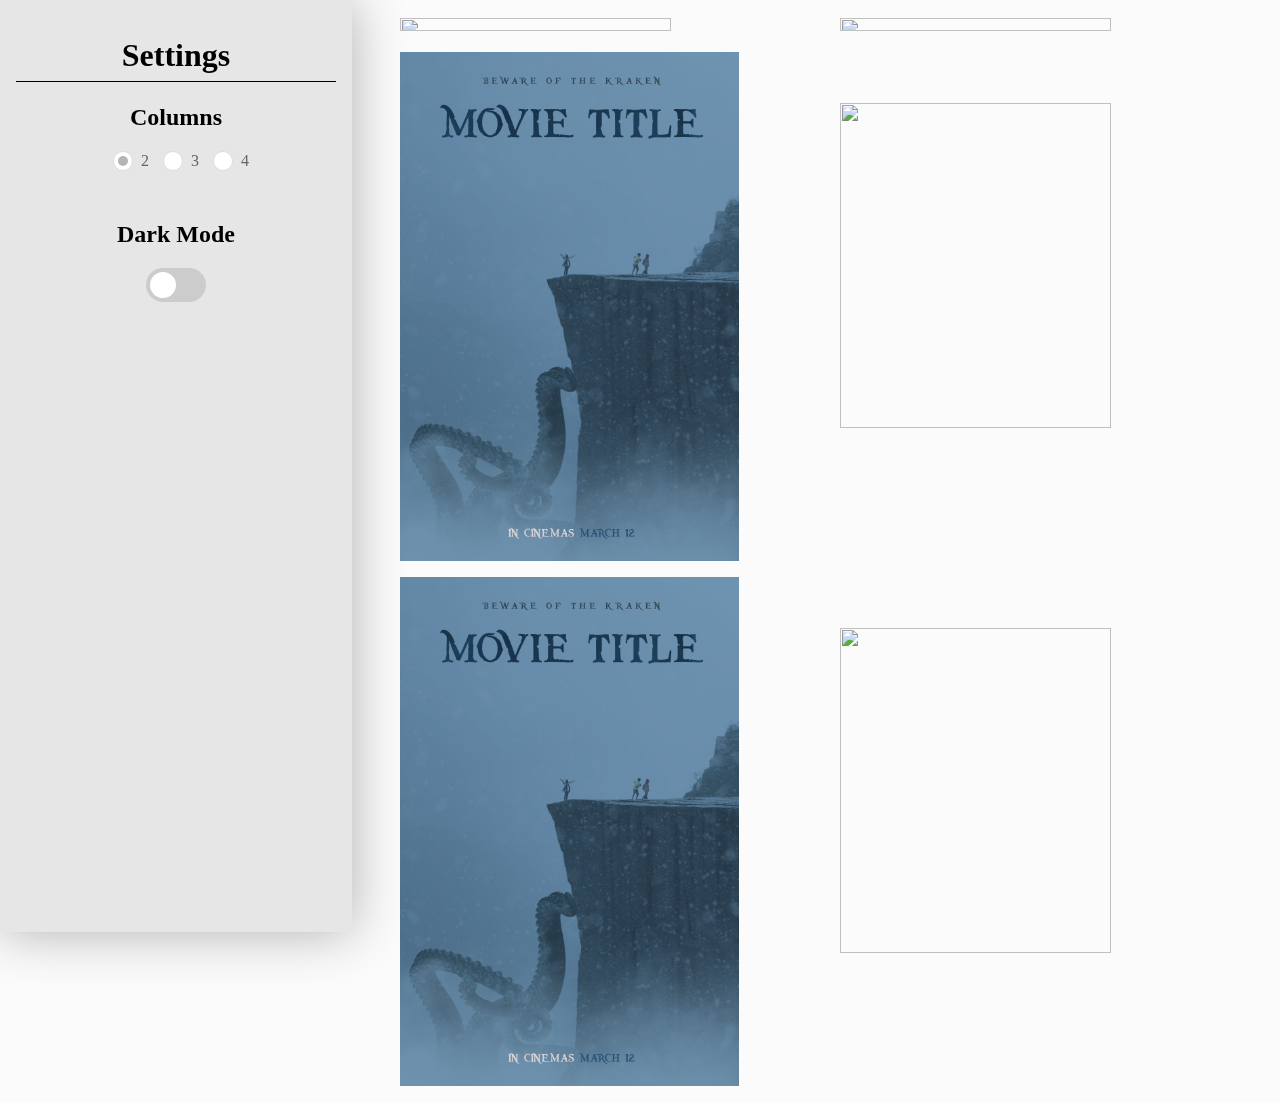
==== opdracht2/index.html @ 9e1b3097 "Versie2" ====
<html lang="nl">

<head>
    <meta charset="utf-8">
    <meta name="viewport" content="width=device-width, initial-scale=1">
    <title>Frontend voor Designer - Opdracht 2</title>
    <link rel="stylesheet" href="css/style.css">
</head>

<body data-columns="twee" data-darkMode="off">

    <main>

        <section>

            <div class="panel">

               <h1>Settings</h1>

                <div class="columns">
                    <h2>Columns</h2>
                    <input type="radio" value="twee" name="columns" id="twee" checked><label for="twee">2</label>
                    <input type="radio" value="drie" name="columns" id="drie"><label for="drie">3</label>
                    <input type="radio" value="vier" name="columns" id="vier"><label for="vier">4</label>
                </div>
                <div class="darkMode">
                    <h2>Dark Mode</h2>
                    <label class="theme-switch" for="checkbox">
                        <input type="checkbox" id="checkbox"/>
                        <div class="slider round"></div>
                    </label>


                    <!--
                    <input type="radio" value="off" name="color" id="off" checked><label for="off">Off</label>
                    <input type="radio" value="on" name="color" id="on"><label for="on">On</label>
-->
                </div>

            </div>

            <div class="images">
                <div class="imageColumns">
                    <img src="img/MoviePoster8.png" alt="">
                    <img src="img/MoviePoster9.png" alt="">
                    <img src="img/MoviePoster10.png" alt="">
                    <img src="img/MoviePoster8.png" alt="">
                    <img src="img/MoviePoster10.png" alt="">
                    <img src="img/MoviePoster9.png" alt="">
                </div>
            </div>

        </section>



    </main>


    <script src="js/script.js" type="text/javascript"></script>
</body>

</html>
---- opdracht2/css/style.css ----
html {
    box-sizing: border-box;
    /* https://css-tricks.com/box-sizing/ */
}

body {
    margin: 0;
    font-family: 'Roboto';
    background: rgb(251, 251, 251);
}

/* Column Count */
body[data-columns="twee"] .imageColumns {
    display: grid;
    grid-template-columns: 1fr 1fr;
    align-items: center;
    grid-gap: 1rem;
    padding: 1em;
}

body[data-columns="drie"] .imageColumns {
    display: grid;
    grid-template-columns: 1fr 1fr 1fr;
    align-items: center;
    grid-gap: 1rem;
    padding: 1em;
}

body[data-columns="vier"] .imageColumns {
    display: grid;
    grid-template-columns: 1fr 1fr 1fr 1fr;
    align-items: center;
    grid-gap: 1rem;
    padding: 1em;
}

/* Dark Mode Colors */

/* Background */
body[data-darkMode="off"] {
    background: rgb(251, 251, 251);
}

body[data-darkMode="on"] {
    background: rgb(50, 50, 50);
}

/* 'Settings' color */
body[data-darkMode="on"] h1 {
    color: #e527c2;
    border-bottom: 1.5px solid #e527c2;
}

/* Settings Panel color */
body[data-darkMode="on"] .panel {
    background: rgb(30, 30, 30);
}

/* Text color*/
body[data-darkMode="on"] .columns {
    color: white;
}

body[data-darkMode="on"] [type="radio"]:checked + label:after,
[type="radio"]:not(:checked) + label:after {
    background: #e527c2;
}

body[data-darkMode="on"] [type="radio"]:checked + label {
    color: white;
}

body[data-darkMode="on"] [type="radio"]:not(:checked) + label {
    color: white;
}

body[data-darkMode="on"] .darkMode {
    color: white;
}

section {
    width: 100%;
}

.panel {
    background: rgb(230, 230, 230);
    width: 25%;
    height: 100%;
    float: left;
    padding: 1em;
    text-align: center;
    position: fixed;
    box-shadow: 0px 0px 50px 0px rgba(0, 0, 0, 0.3);
}

h1 {
    font-size: 2em;
    padding-bottom: 7px;
    color: black;
    border-bottom: 1.5px solid black;
}

.columns,
.darkMode {
    color: black;
    margin-bottom: 50px;
}

/* Columns Radio Buttons */
.columns label {
    margin-left: 10px;
}

[type="radio"]:checked,
[type="radio"]:not(:checked) {
    position: absolute;
    left: -9999px;
}
[type="radio"]:checked + label,
[type="radio"]:not(:checked) + label
{
    position: relative;
    padding-left: 28px;
    cursor: pointer;
    line-height: 20px;
    display: inline-block;
    color: #666;
}
[type="radio"]:checked + label:before,
[type="radio"]:not(:checked) + label:before {
    content: '';
    position: absolute;
    left: 0;
    top: 0;
    width: 18px;
    height: 18px;
    border: 1px solid #ddd;
    border-radius: 100%;
    background: #fff;
}
[type="radio"]:checked + label:after,
[type="radio"]:not(:checked) + label:after {
    content: '';
    width: 10px;
    height: 10px;
    background: #b5b5b5;
    position: absolute;
    top: 5px;
    left: 5px;
    border-radius: 100%;
    -webkit-transition: all 0.2s ease;
    transition: all 0.2s ease;
}
[type="radio"]:not(:checked) + label:after {
    opacity: 0;
    -webkit-transform: scale(0);
    transform: scale(0);
}
[type="radio"]:checked + label:after {
    opacity: 1;
    -webkit-transform: scale(1);
    transform: scale(1);
}

/* DarkMode Toggle */
.theme-switch {
    display: inline-block;
    height: 34px;
    position: relative;
    width: 60px;
}

.theme-switch input {
    display: none;
}

.slider {
    background-color: #ccc;
    bottom: 0;
    cursor: pointer;
    left: 0;
    position: absolute;
    right: 0;
    top: 0;
    transition: .4s;
}

.slider:before {
    background-color: #fff;
    bottom: 4px;
    content: "";
    height: 26px;
    left: 4px;
    position: absolute;
    transition: .4s;
    width: 26px;
}

input:checked + .slider {
    background-color: #e527c2;
}

input:checked + .slider:before {
    transform: translateX(26px);
}

.slider.round {
    border-radius: 34px;
}

.slider.round:before {
    border-radius: 50%;
}



/* Images */

.images {
    width: 70%;
    float: right;
    margin: auto;
}

img {
    width: 80%;
    height: auto;
}
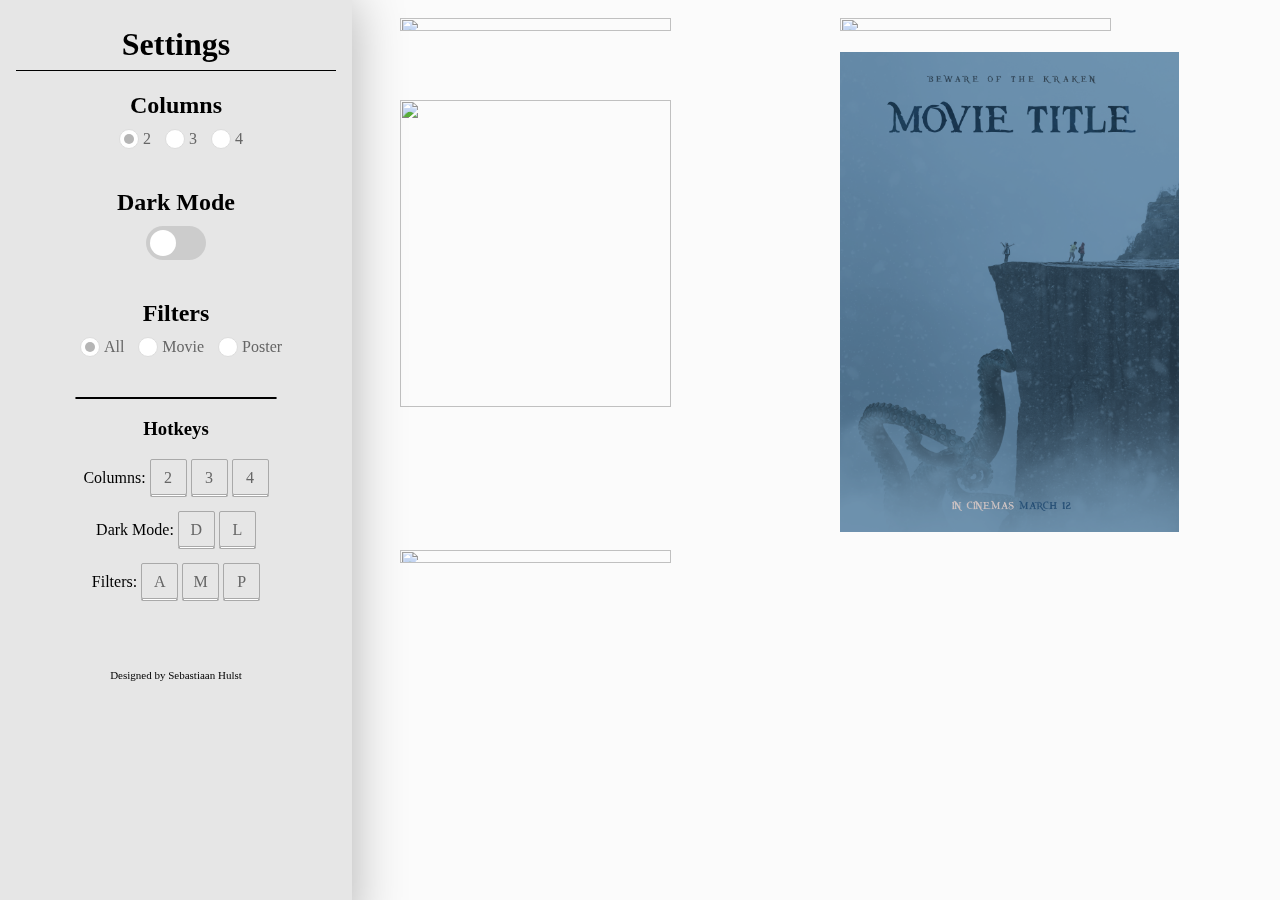
==== commit d0e52ba6: "Read Me Update" ====
--- a/opdracht2/index.html
+++ b/opdracht2/index.html
@@ -7,7 +7,7 @@
     <link rel="stylesheet" href="css/style.css">
 </head>
 
-<body data-columns="twee" data-darkMode="off">
+<body data-columns="twee" data-darkMode="off" data-filter="all">
 
     <main>
 
@@ -15,7 +15,7 @@
 
             <div class="panel">
 
-               <h1>Settings</h1>
+                <h1>Settings</h1>
 
                 <div class="columns">
                     <h2>Columns</h2>
@@ -23,36 +23,50 @@
                     <input type="radio" value="drie" name="columns" id="drie"><label for="drie">3</label>
                     <input type="radio" value="vier" name="columns" id="vier"><label for="vier">4</label>
                 </div>
+
                 <div class="darkMode">
                     <h2>Dark Mode</h2>
                     <label class="theme-switch" for="checkbox">
-                        <input type="checkbox" id="checkbox"/>
+                        <input type="checkbox" id="checkbox" />
                         <div class="slider round"></div>
                     </label>
+                </div>
 
 
-                    <!--
-                    <input type="radio" value="off" name="color" id="off" checked><label for="off">Off</label>
-                    <input type="radio" value="on" name="color" id="on"><label for="on">On</label>
--->
+                <div class="filters">
+                    <h2>Filters</h2>
+                    <input type="radio" value="all" name="filters" id="all" checked><label for="all">All</label>
+                    <input type="radio" value="movie" name="filters" id="movie"><label for="movie">Movie</label>
+                    <input type="radio" value="poster" name="filters" id="poster"><label for="poster">Poster</label>
+                </div>
+
+
+                <hr>
+
+                <div class="hotKeys">
+                    <h3>Hotkeys</h3>
+                    <p>Columns: <span>2</span> <span>3</span> <span>4</span></p>
+                    <p>Dark Mode: <span>D</span> <span>L</span></p>
+                    <p>Filters: <span>A</span> <span>M</span> <span>P</span></p>
+                </div>
+
+                <div class="footer">
+                    <p>Designed by Sebastiaan Hulst</p>
                 </div>
 
             </div>
 
             <div class="images">
                 <div class="imageColumns">
-                    <img src="img/MoviePoster8.png" alt="">
-                    <img src="img/MoviePoster9.png" alt="">
-                    <img src="img/MoviePoster10.png" alt="">
-                    <img src="img/MoviePoster8.png" alt="">
-                    <img src="img/MoviePoster10.png" alt="">
-                    <img src="img/MoviePoster9.png" alt="">
+                    <img src="img/MoviePoster6.png" alt="" class="poster">
+                    <img src="img/MoviePoster8.png" alt=""  class="movies">
+                    <img src="img/MoviePoster9.png" alt=""  class="movies">
+                    <img src="img/MoviePoster10.png" alt="" class="poster">
+                    <img src="img/MoviePoster11.png" alt="" class="movies">
                 </div>
             </div>
 
         </section>
-
-
 
     </main>
 
--- a/opdracht2/css/style.css
+++ b/opdracht2/css/style.css
@@ -9,7 +9,7 @@
     background: rgb(251, 251, 251);
 }
 
-/* Column Count */
+/* --- Column Count --- */
 body[data-columns="twee"] .imageColumns {
     display: grid;
     grid-template-columns: 1fr 1fr;
@@ -34,7 +34,7 @@
     padding: 1em;
 }
 
-/* Dark Mode Colors */
+/* --- Dark Mode Colors --- */
 
 /* Background */
 body[data-darkMode="off"] {
@@ -57,7 +57,7 @@
 }
 
 /* Text color*/
-body[data-darkMode="on"] .columns {
+body[data-darkMode="on"] .panel h2 {
     color: white;
 }
 
@@ -66,18 +66,39 @@
     background: #e527c2;
 }
 
-body[data-darkMode="on"] [type="radio"]:checked + label {
+body[data-darkMode="on"] [type="radio"]:checked + label,
+body[data-darkMode="on"] [type="radio"]:not(:checked) + label {
+    color: #dbdbdb;
+}
+
+body[data-darkMode="on"] hr {
+    border: 0.3px solid #e527c2;
+}
+
+body[data-darkMode="on"] .hotKeys {
     color: white;
 }
 
-body[data-darkMode="on"] [type="radio"]:not(:checked) + label {
-    color: white;
-}
-
-body[data-darkMode="on"] .darkMode {
-    color: white;
-}
-
+body[data-darkMode="on"] .hotKeys span,
+body[data-darkMode="on"] .footer p {
+    color: #dbdbdb;
+}
+
+/* --- Filters --- */
+body[data-filter="all"] .movies,
+body[data-filter="all"] .poster {
+    display: block;
+}
+
+body[data-filter="movie"] .poster {
+    display: none;
+}
+
+body[data-filter="poster"] .movies {
+    display: none;
+}
+
+/* --- Styling --- */
 section {
     width: 100%;
 }
@@ -90,20 +111,27 @@
     padding: 1em;
     text-align: center;
     position: fixed;
+    overflow: scroll;
     box-shadow: 0px 0px 50px 0px rgba(0, 0, 0, 0.3);
 }
 
 h1 {
     font-size: 2em;
     padding-bottom: 7px;
+    margin-top: 10px;
     color: black;
     border-bottom: 1.5px solid black;
 }
 
+h2 {
+    margin-bottom: 10px;
+}
+
 .columns,
-.darkMode {
+.darkMode,
+.filters {
     color: black;
-    margin-bottom: 50px;
+    margin-bottom: 40px;
 }
 
 /* Columns Radio Buttons */
@@ -111,21 +139,26 @@
     margin-left: 10px;
 }
 
+.filters label {
+    margin-left: 10px;
+}
+
 [type="radio"]:checked,
 [type="radio"]:not(:checked) {
     position: absolute;
     left: -9999px;
 }
+
 [type="radio"]:checked + label,
-[type="radio"]:not(:checked) + label
-{
+[type="radio"]:not(:checked) + label {
     position: relative;
-    padding-left: 28px;
+    padding-left: 24px;
     cursor: pointer;
     line-height: 20px;
     display: inline-block;
     color: #666;
 }
+
 [type="radio"]:checked + label:before,
 [type="radio"]:not(:checked) + label:before {
     content: '';
@@ -138,6 +171,7 @@
     border-radius: 100%;
     background: #fff;
 }
+
 [type="radio"]:checked + label:after,
 [type="radio"]:not(:checked) + label:after {
     content: '';
@@ -151,11 +185,13 @@
     -webkit-transition: all 0.2s ease;
     transition: all 0.2s ease;
 }
+
 [type="radio"]:not(:checked) + label:after {
     opacity: 0;
     -webkit-transform: scale(0);
     transform: scale(0);
 }
+
 [type="radio"]:checked + label:after {
     opacity: 1;
     -webkit-transform: scale(1);
@@ -212,17 +248,43 @@
     border-radius: 50%;
 }
 
-
-
-/* Images */
+hr {
+    width: 200px;
+    border: 0.3px solid black;
+    border-radius: 1px;
+}
+
+
+/* Hotkeys Appearance */
+
+.hotKeys span {
+    border: 1px solid #a9a9a9;
+    width: 35px;
+    height: 25px;
+    display: inline-block;
+    text-align: center;
+    padding-top: 9px;
+    box-shadow: 0px 3px 0px -2px rgba(255, 255, 255, 1), 0px 2px 0px 0px rgba(169, 169, 169, 1);
+    color: #666;
+    border-radius: 2px;
+}
+
+
+/* --- Images --- */
 
 .images {
     width: 70%;
     float: right;
-    margin: auto;
 }
 
 img {
     width: 80%;
     height: auto;
 }
+
+/* --- Footer --- */
+
+.footer p {
+    margin-top: 70px;
+    font-size: 11px;
+}
